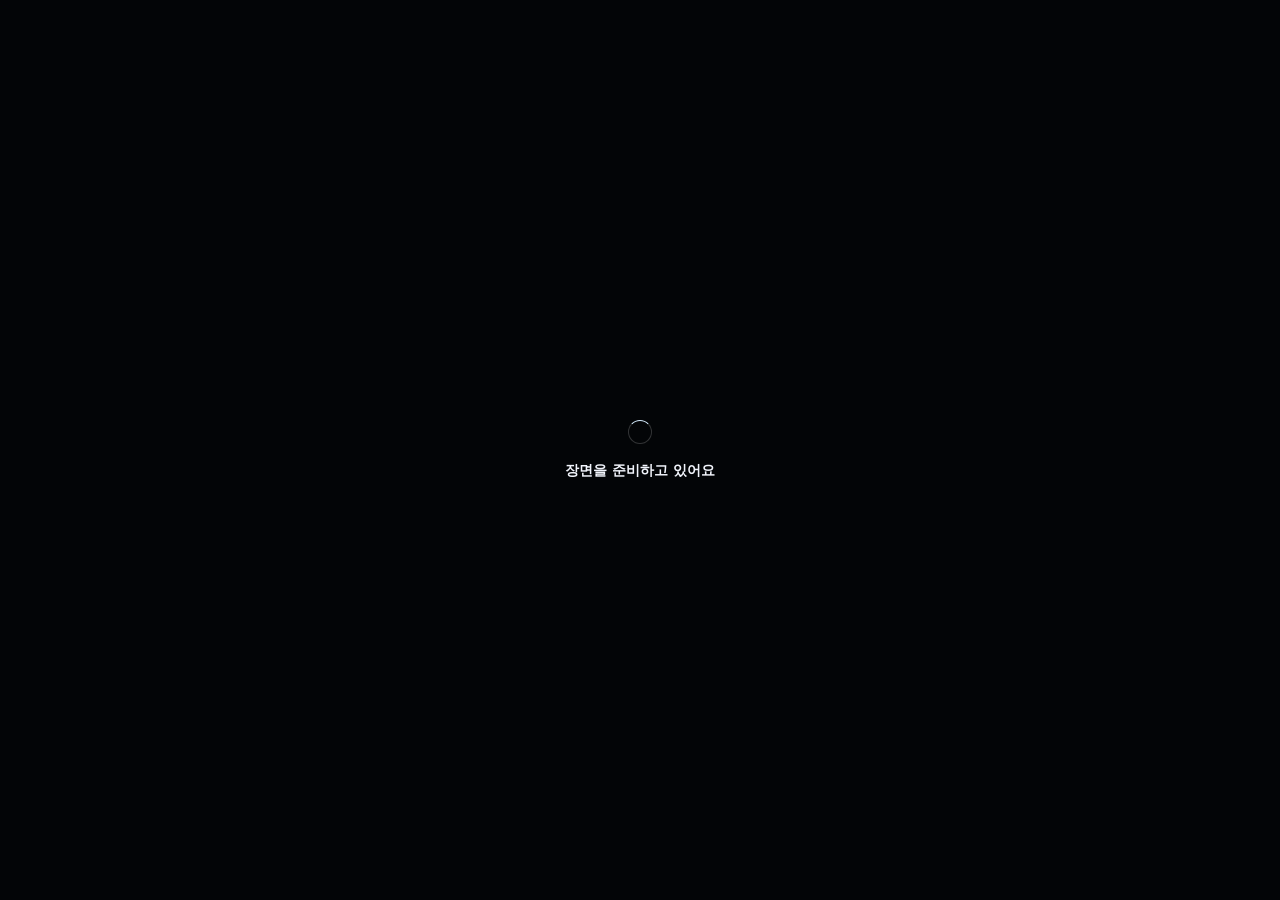
==== index.html @ 719fa4ab "Publish interactive cassette viewer and iframe transition API" ====
<!doctype html>
<html lang="ko"><head><meta charset="utf-8"><meta name="viewport" content="width=device-width,initial-scale=1"><meta name="description" content="카세트를 돌며 바라보고, 기억의 안쪽으로 들어가세요."><title>기억의 안쪽으로</title><link rel="icon" href="data:,"><style>
*{box-sizing:border-box}html,body{margin:0;width:100%;height:100%;overflow:hidden;background:#030507;color:#f1f4fb;font-family:system-ui,sans-serif}button{font:inherit;color:inherit;cursor:pointer;border:1px solid #ffffff30;border-radius:30px;background:#111923bd;padding:11px 18px;backdrop-filter:blur(12px)}button:hover{background:#263548}button:focus-visible,#stage:focus-visible{outline:2px solid #b9e6ff;outline-offset:4px}button:disabled{opacity:.35;cursor:wait}[hidden]{display:none!important}#stage{position:absolute;inset:0;display:grid;place-items:center;touch-action:none;outline:0;cursor:grab}#stage:active{cursor:grabbing}#viewport{position:relative;overflow:hidden}canvas{display:block;width:100%;height:100%}.overlay{position:absolute;z-index:3;left:0;right:0;display:flex;align-items:center;justify-content:space-between;pointer-events:none;padding:clamp(18px,4vw,44px);gap:12px}.overlay>*{pointer-events:auto}.top{top:0}.bottom{bottom:0;align-items:flex-end}.title{font-size:clamp(14px,2vw,18px);letter-spacing:.12em;font-weight:500;text-shadow:0 2px 15px #000}.hint{margin:7px 0 0;color:#bcc4d1;font-size:12px}.actions{display:flex;gap:8px;flex-wrap:wrap;justify-content:flex-end}#ambient[aria-pressed=true]{border-color:#b4dbf56b}#play{background:#edf2fb;color:#162331;border-color:transparent;font-weight:600}#loading,#error{position:absolute;inset:0;display:flex;flex-direction:column;align-items:center;justify-content:center;gap:18px;background:#030507;z-index:8;font-size:14px}#errorText{max-width:80vw;overflow-wrap:anywhere;color:#b7c4d5}.spinner{width:24px;height:24px;border:1px solid #ffffff30;border-top-color:#d6edff;border-radius:50%;animation:spin 1s linear infinite}@keyframes spin{to{transform:rotate(1turn)}}#destination{position:absolute;inset:0;background:#030507;display:grid;place-content:center;text-align:center;z-index:5}.hide-ui .overlay{display:none}@media(max-width:600px){.bottom{align-items:center;flex-direction:column}.hint{text-align:center}.actions{justify-content:center}button{padding:10px 14px;font-size:13px}.top{padding:20px}.title{font-size:14px}}@media(prefers-reduced-motion:reduce){.spinner{animation:none}}
</style></head><body>
<section id="stage" tabindex="0" aria-label="드래그로 회전, 스크롤로 접근. 아래로 스크롤하면 처음 장면으로 돌아갑니다."><div id="viewport"><div id="destination" hidden><h1>기억의 안쪽으로</h1><button id="return">다시 바라보기</button></div></div><div id="loading" role="status"><span class="spinner"></span><strong>장면을 준비하고 있어요</strong></div><div id="error" role="alert" hidden><strong>장면을 열 수 없습니다</strong><p id="errorText"></p><button onclick="location.reload()">다시 시도</button></div></section>
<div class="overlay top"><span class="title">기억의 안쪽으로</span><button id="reset" disabled>처음으로</button></div>
<div class="overlay bottom"><p class="hint">드래그로 회전 · 스크롤로 가까이</p><div class="actions"><button id="ambient" disabled aria-pressed="true">잔잔한 회전</button><button id="play" disabled>테이프 안으로</button></div></div>
<script type="module" src="viewer.js"></script></body></html>
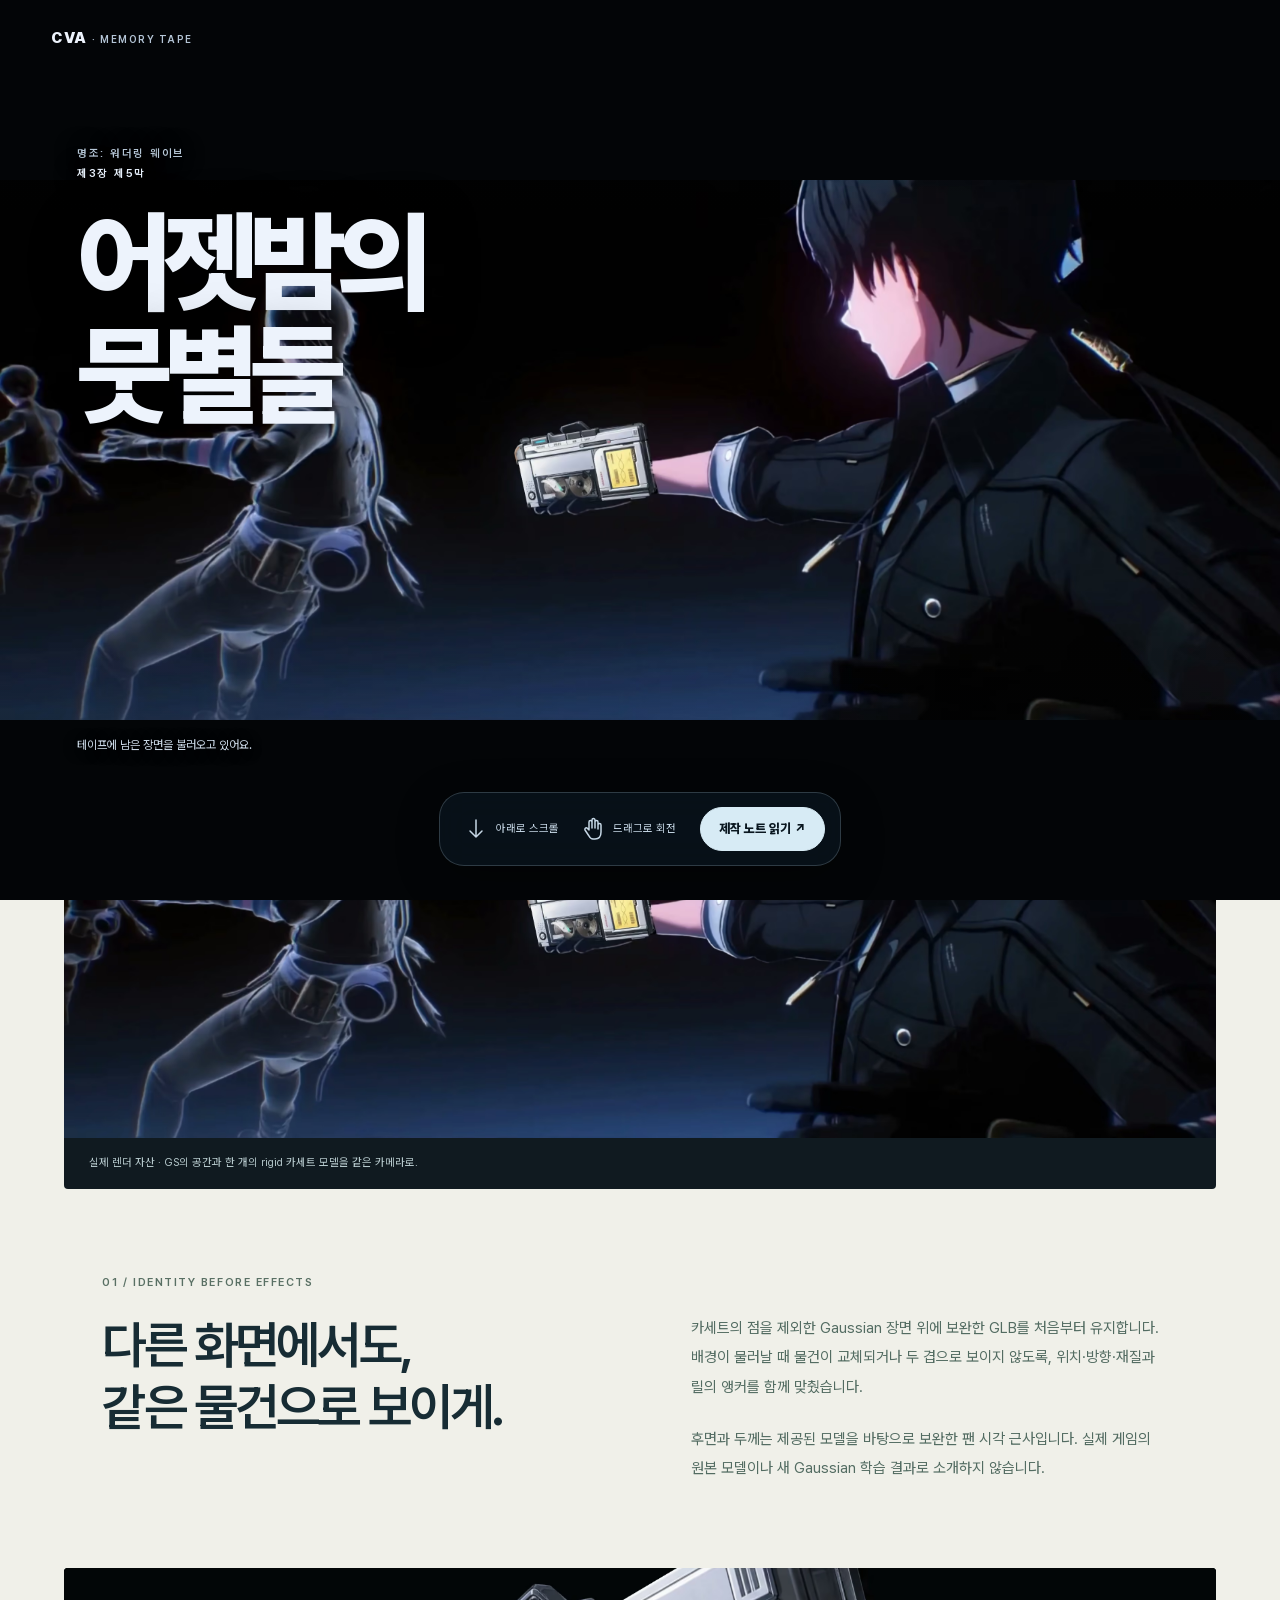
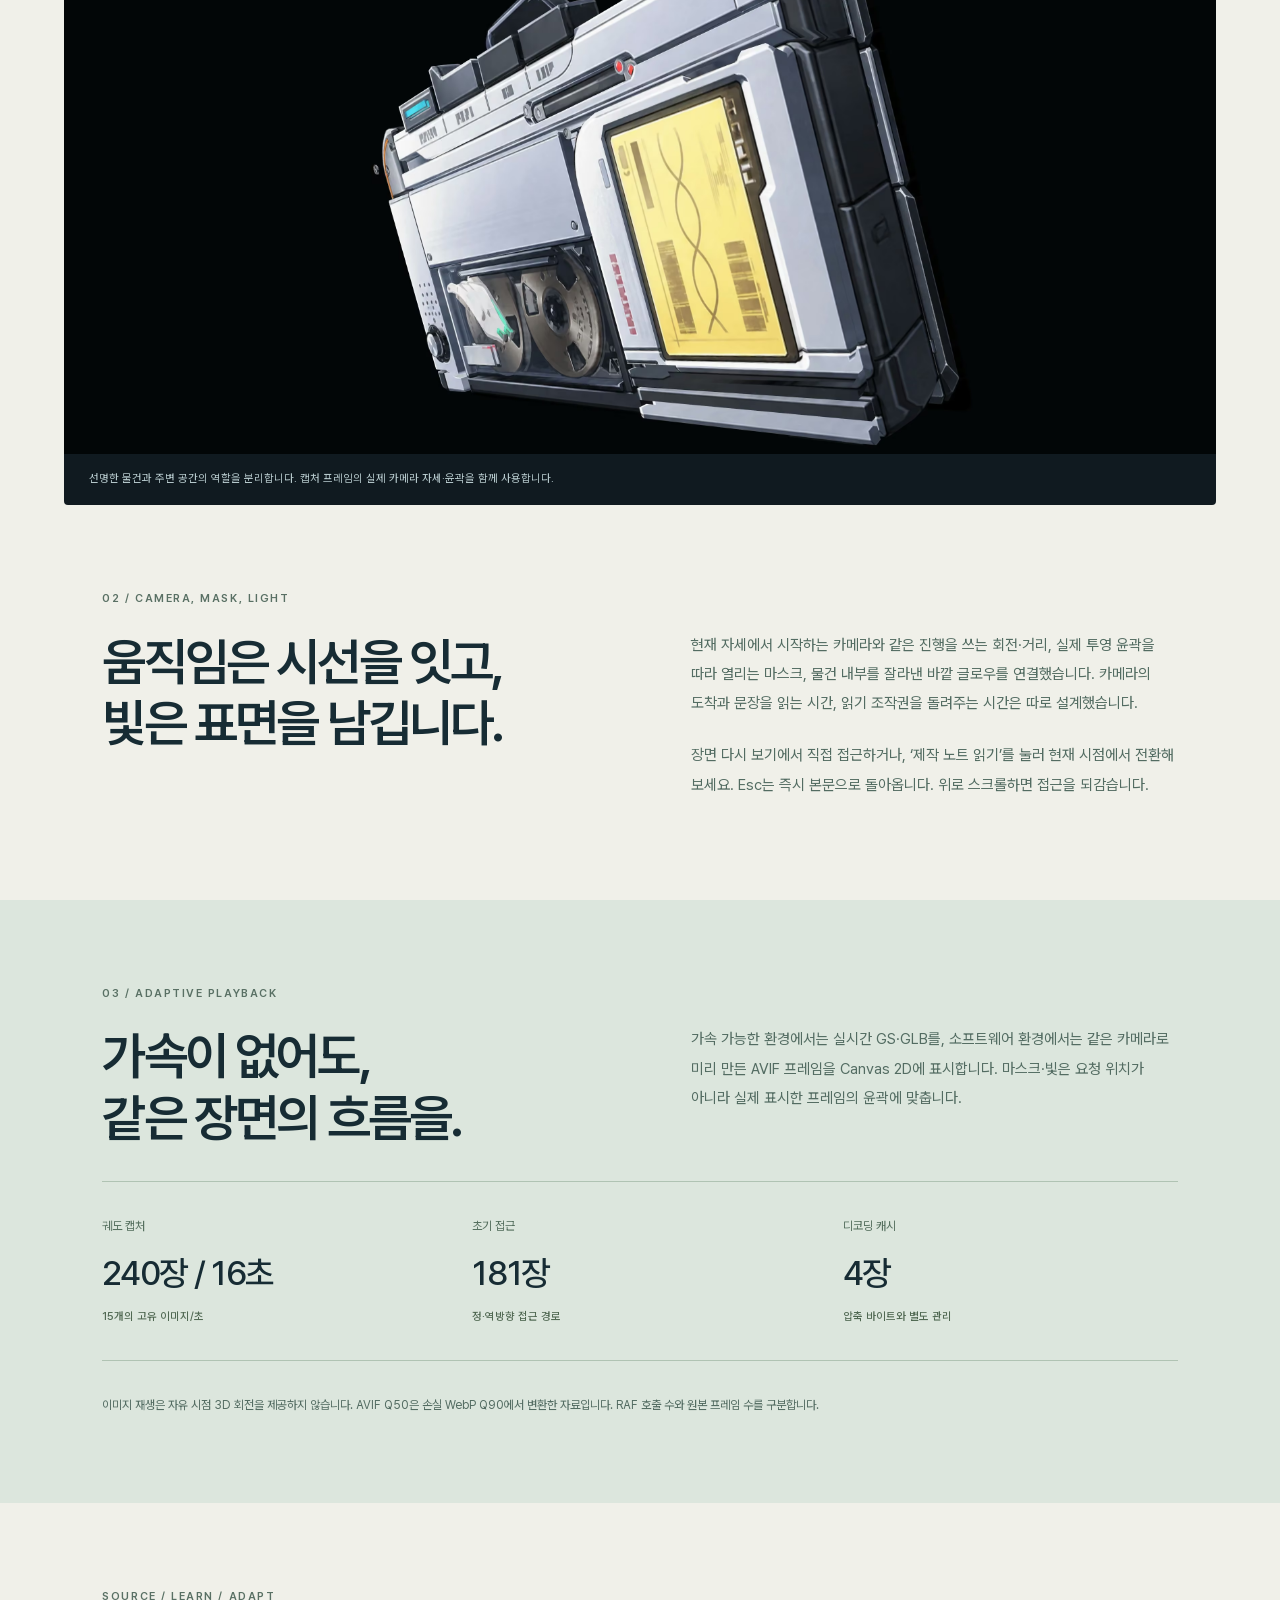
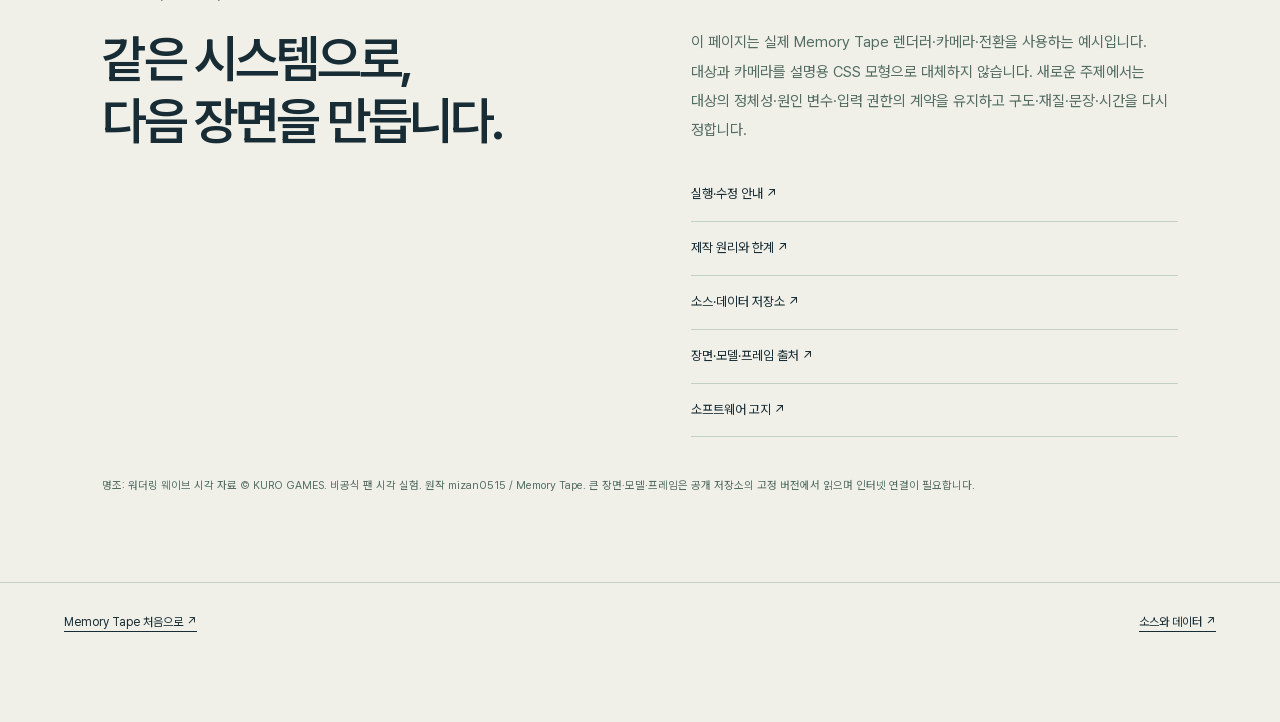
==== commit 6dc92c75: "Connect the current cinematic viewer and public source metadata Publish the current single-owner sce" ====
--- a/index.html
+++ b/index.html
@@ -1,8 +1 @@
-<!doctype html>
-<html lang="ko"><head><meta charset="utf-8"><meta name="viewport" content="width=device-width,initial-scale=1"><meta name="description" content="카세트를 돌며 바라보고, 기억의 안쪽으로 들어가세요."><title>기억의 안쪽으로</title><link rel="icon" href="data:,"><style>
-*{box-sizing:border-box}html,body{margin:0;width:100%;height:100%;overflow:hidden;background:#030507;color:#f1f4fb;font-family:system-ui,sans-serif}button{font:inherit;color:inherit;cursor:pointer;border:1px solid #ffffff30;border-radius:30px;background:#111923bd;padding:11px 18px;backdrop-filter:blur(12px)}button:hover{background:#263548}button:focus-visible,#stage:focus-visible{outline:2px solid #b9e6ff;outline-offset:4px}button:disabled{opacity:.35;cursor:wait}[hidden]{display:none!important}#stage{position:absolute;inset:0;display:grid;place-items:center;touch-action:none;outline:0;cursor:grab}#stage:active{cursor:grabbing}#viewport{position:relative;overflow:hidden}canvas{display:block;width:100%;height:100%}.overlay{position:absolute;z-index:3;left:0;right:0;display:flex;align-items:center;justify-content:space-between;pointer-events:none;padding:clamp(18px,4vw,44px);gap:12px}.overlay>*{pointer-events:auto}.top{top:0}.bottom{bottom:0;align-items:flex-end}.title{font-size:clamp(14px,2vw,18px);letter-spacing:.12em;font-weight:500;text-shadow:0 2px 15px #000}.hint{margin:7px 0 0;color:#bcc4d1;font-size:12px}.actions{display:flex;gap:8px;flex-wrap:wrap;justify-content:flex-end}#ambient[aria-pressed=true]{border-color:#b4dbf56b}#play{background:#edf2fb;color:#162331;border-color:transparent;font-weight:600}#loading,#error{position:absolute;inset:0;display:flex;flex-direction:column;align-items:center;justify-content:center;gap:18px;background:#030507;z-index:8;font-size:14px}#errorText{max-width:80vw;overflow-wrap:anywhere;color:#b7c4d5}.spinner{width:24px;height:24px;border:1px solid #ffffff30;border-top-color:#d6edff;border-radius:50%;animation:spin 1s linear infinite}@keyframes spin{to{transform:rotate(1turn)}}#destination{position:absolute;inset:0;background:#030507;display:grid;place-content:center;text-align:center;z-index:5}.hide-ui .overlay{display:none}@media(max-width:600px){.bottom{align-items:center;flex-direction:column}.hint{text-align:center}.actions{justify-content:center}button{padding:10px 14px;font-size:13px}.top{padding:20px}.title{font-size:14px}}@media(prefers-reduced-motion:reduce){.spinner{animation:none}}
-</style></head><body>
-<section id="stage" tabindex="0" aria-label="드래그로 회전, 스크롤로 접근. 아래로 스크롤하면 처음 장면으로 돌아갑니다."><div id="viewport"><div id="destination" hidden><h1>기억의 안쪽으로</h1><button id="return">다시 바라보기</button></div></div><div id="loading" role="status"><span class="spinner"></span><strong>장면을 준비하고 있어요</strong></div><div id="error" role="alert" hidden><strong>장면을 열 수 없습니다</strong><p id="errorText"></p><button onclick="location.reload()">다시 시도</button></div></section>
-<div class="overlay top"><span class="title">기억의 안쪽으로</span><button id="reset" disabled>처음으로</button></div>
-<div class="overlay bottom"><p class="hint">드래그로 회전 · 스크롤로 가까이</p><div class="actions"><button id="ambient" disabled aria-pressed="true">잔잔한 회전</button><button id="play" disabled>테이프 안으로</button></div></div>
-<script type="module" src="viewer.js"></script></body></html>
+<!doctype html><html lang="ko"><head><meta charset="utf-8"><meta name="viewport" content="width=device-width,initial-scale=1"><title>Memory Tape</title><script>location.replace(new URL('memory.html'+location.search+location.hash,location.href).href);</script></head><body><a href="memory.html">Memory Tape 열기</a></body></html>
